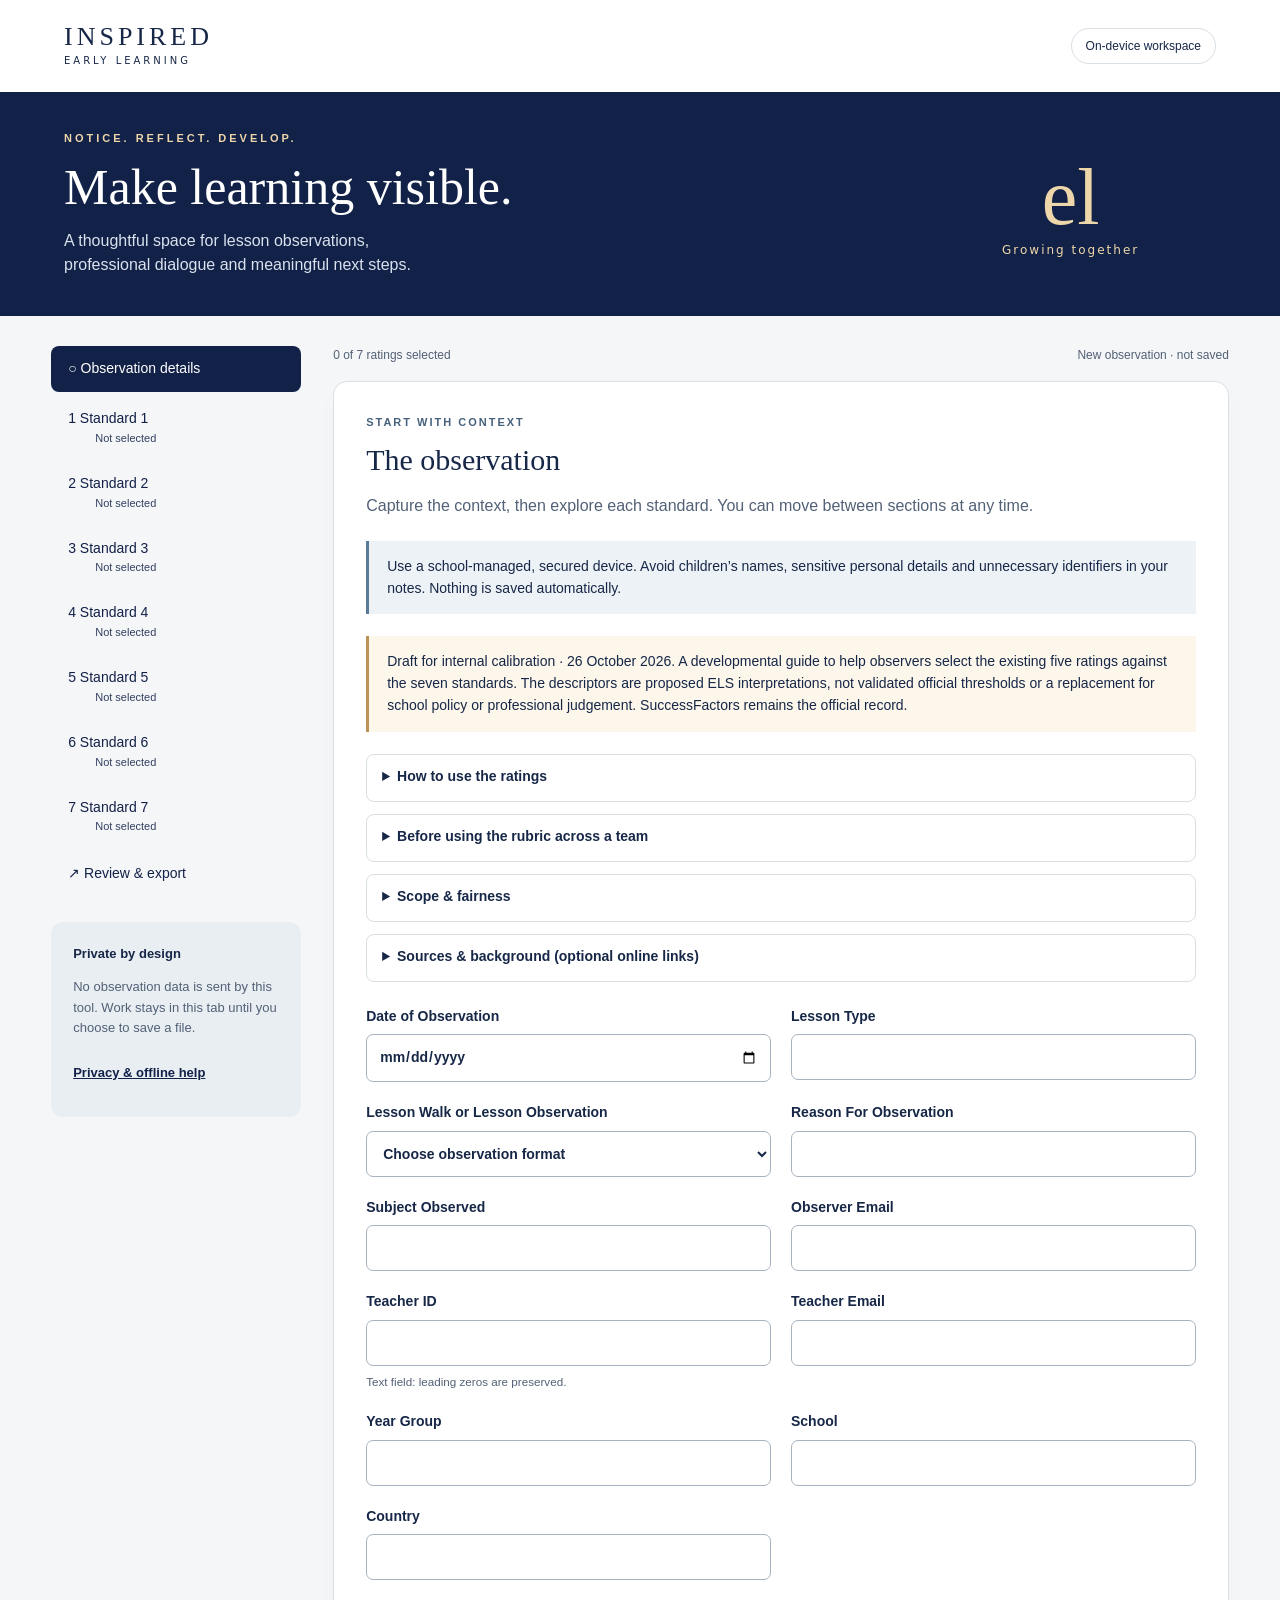
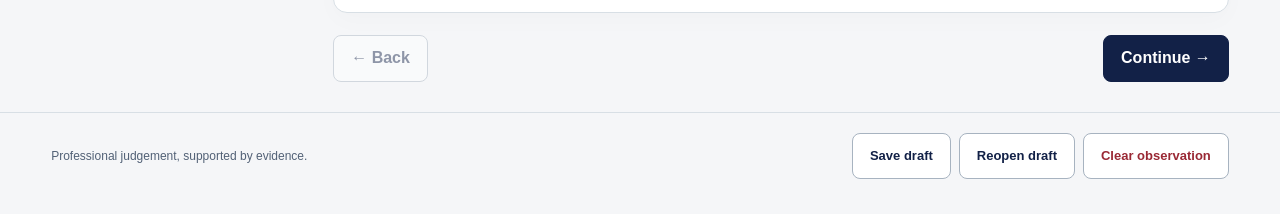
==== index.html @ 395533f6 "Publish blank ELS observation companion with offline rubric and local export" ====
<!doctype html><html lang="en"><head><meta charset="utf-8"><meta name="viewport" content="width=device-width,initial-scale=1"><meta name="theme-color" content="#122147"><meta http-equiv="Content-Security-Policy" content="default-src 'none'; script-src 'self' 'unsafe-inline'; style-src 'self' 'unsafe-inline'; img-src 'self' data:; connect-src 'self'; worker-src 'self'; manifest-src 'self'; base-uri 'none'; form-action 'none'"><title>Early Learning • Lesson observation</title><link rel="manifest" href="manifest.webmanifest"><link rel="apple-touch-icon" href="icon-192.png"><link rel="stylesheet" href="style.css"></head><body>
<a href="#main" class="skip">Skip to observation</a><header><div class="brand">INSPIRED <span>EARLY LEARNING</span></div><div class="privacy-pill">On-device workspace</div></header>
<div class="hero"><div><div class="eyebrow">NOTICE. REFLECT. DEVELOP.</div><h1>Make learning visible.</h1><p>A thoughtful space for lesson observations,<br>professional dialogue and meaningful next steps.</p></div><div class="hero-mark" aria-hidden="true">el<span>Growing together</span></div></div>
<div class="workspace"><aside><nav aria-label="Observation steps" id="steps"></nav><div class="privacy-card"><strong>Private by design</strong><p>No observation data is sent by this tool. Work stays in this tab until you choose to save a file.</p><button class="link" id="privacy">Privacy & offline help</button></div></aside><main id="main" tabindex="-1"><div class="statusbar"><span id="progress"></span><span id="saveStatus" role="status">New observation · not saved</span></div><section id="view"></section><div class="navigation"><button id="back">← Back</button><button id="next" class="primary">Continue →</button></div></main></div>
<footer><span>Professional judgement, supported by evidence.</span><div><button id="save">Save draft</button><button id="open">Reopen draft</button><button id="reset" class="danger">Clear observation</button></div></footer><input id="file" type="file" accept=".json,application/json" hidden><dialog id="dialog" aria-labelledby="dialogTitle" aria-describedby="dialogText"><form method="dialog"><h2 id="dialogTitle"></h2><div id="dialogText"></div><div class="dialog-actions"><button value="cancel">Cancel</button><button id="confirm" value="confirm" class="primary">Continue</button></div></form></dialog><script src="rubric.js"></script><script src="core.js"></script><script src="app.js"></script></body></html>
---- style.css ----
:root{--navy:#122147;--blue:#5b7a95;--gold:#eed6ab;--ink:#172747;--muted:#526176;--line:#d8dfe5;--paper:#f5f6f8}*{box-sizing:border-box}body{margin:0;font:16px/1.55 -apple-system,BlinkMacSystemFont,"Segoe UI",sans-serif;color:var(--ink);background:var(--paper)}button,input,textarea,select{font:inherit}button{cursor:pointer;border:1px solid #a7b3c0;border-radius:8px;padding:10px 17px;min-height:46px;background:white;color:var(--navy);font-weight:600}button:hover{background:#edf1f5}button.primary{background:var(--navy);color:white;border-color:var(--navy)}button:disabled{opacity:.45;cursor:default}:focus-visible{outline:3px solid #1b75bb;outline-offset:3px}header{padding:22px max(5vw,20px);display:flex;justify-content:space-between;align-items:center;background:white}.brand{font:26px Georgia,serif;letter-spacing:4px}.brand span{display:block;font:10px/1.8 system-ui;letter-spacing:3px}.privacy-pill{font-size:12px;border:1px solid var(--line);border-radius:30px;padding:8px 14px}.hero{background:var(--navy);color:white;padding:38px max(5vw,20px);display:flex;justify-content:space-between;align-items:center}.eyebrow{font-size:11px;letter-spacing:3px;color:var(--gold);font-weight:700}h1{font:clamp(32px,4vw,50px)/1.15 Georgia,serif;margin:12px 0}h2{font:30px/1.25 Georgia,serif;margin:10px 0 16px}h3{font-size:19px}.hero p{color:#d9e2ee;margin:12px 0 0}.hero-mark{font:80px Georgia;color:var(--gold);text-align:center;padding-right:6vw}.hero-mark span{display:block;font:12px system-ui;letter-spacing:2px}.workspace{max-width:1400px;margin:auto;padding:30px max(4vw,20px);display:grid;grid-template-columns:250px minmax(0,1fr);gap:32px}nav{display:grid;gap:6px}nav button{text-align:left;border:0;background:transparent;font-size:14px;font-weight:500}nav button.active{background:var(--navy);color:white}nav small{display:block;font-size:11px;opacity:.85;margin-left:27px}.privacy-card{padding:22px;background:#e9eef3;border-radius:12px;margin-top:25px;font-size:13px}.privacy-card p{color:var(--muted)}.link{border:0;padding:0;min-height:44px;text-decoration:underline;background:transparent;font-size:13px}.statusbar{display:flex;justify-content:space-between;gap:15px;font-size:12px;color:var(--muted);margin-bottom:16px}section{background:white;padding:32px;border:1px solid var(--line);border-radius:14px;box-shadow:0 8px 24px #12214705}.intro{color:var(--muted);max-width:760px}.section-tag{font-size:11px;letter-spacing:2px;text-transform:uppercase;color:#46617c;font-weight:700}.grid{display:grid;grid-template-columns:1fr 1fr;gap:20px}.field{display:flex;flex-direction:column;gap:7px;font-size:14px;font-weight:600}.field small{font-weight:400;color:var(--muted)}input,select,textarea{width:100%;border:1px solid #a7b3c0;border-radius:7px;padding:11px 12px;background:white;color:var(--ink);min-height:46px}textarea{resize:vertical;min-height:110px;line-height:1.5}.field.wide{grid-column:1/-1}.notice{border-left:3px solid var(--blue);background:#edf2f6;padding:15px 18px;font-size:14px;margin:22px 0}.notice.warm{background:#fcf6eb;border-color:#bc9154}.ratings{border:0;padding:0;margin:26px 0}.ratings legend{font-weight:700;margin-bottom:12px}.rating{display:grid;grid-template-columns:23px 1fr;gap:10px;border:1px solid var(--line);border-radius:9px;padding:16px;margin:10px 0;cursor:pointer}.rating:has(input:checked){background:#eef3f8;border:2px solid var(--navy);padding:15px}.rating input{width:20px;min-height:20px;margin:3px 0;accent-color:var(--navy)}.rating strong{display:block;font-size:15px}.rating p{font-size:14px;color:#46576b;margin:7px 0 0}.navigation{display:flex;justify-content:space-between;margin-top:22px}footer{max-width:1400px;margin:auto;padding:20px max(4vw,20px) 35px;border-top:1px solid var(--line);display:flex;gap:20px;align-items:center;justify-content:space-between;font-size:12px;color:var(--muted)}footer div{display:flex;gap:8px;flex-wrap:wrap}footer button{font-size:13px}.danger{color:#9a2935}.review-item{border-bottom:1px solid var(--line);padding:18px 0}.review-item h3{margin:0}.review-item p{white-space:pre-wrap;overflow-wrap:anywhere}.review-top{display:flex;align-items:center;justify-content:space-between;gap:12px}.badge{font-size:12px;border-radius:20px;background:#edf2f6;padding:6px 10px;display:inline-block;margin-top:8px}.actions{display:flex;gap:12px;flex-wrap:wrap}dialog{border:0;border-radius:14px;max-width:620px;width:calc(100% - 32px);padding:28px;color:var(--ink)}dialog::backdrop{background:#12214788}.dialog-actions{display:flex;justify-content:flex-end;gap:10px;margin-top:25px}.skip{position:absolute;top:-100px}.skip:focus{top:10px;background:white;padding:12px;z-index:10}dl{display:grid;grid-template-columns:1fr 1fr;gap:8px}dt{font-weight:600}dd{margin:0;overflow-wrap:anywhere}.fine{font-size:12px;color:var(--muted)}@media(max-width:900px){.workspace{grid-template-columns:1fr;gap:20px}nav{display:flex;overflow:auto;padding-bottom:8px}nav button{white-space:nowrap;flex-shrink:0}nav small{display:none}.privacy-card{display:block;margin-top:8px;padding:0;background:transparent}.privacy-card strong,.privacy-card p{display:none}.hero-mark{display:none}.workspace{padding:20px}.statusbar{flex-wrap:wrap}footer{flex-direction:column;align-items:flex-start}}@media(max-width:560px){header{padding:16px 20px}.privacy-pill{font-size:10px;padding:6px 9px}.brand{font-size:22px}.hero{padding:28px 20px}.hero p{font-size:14px}.grid{grid-template-columns:1fr}section{padding:22px 18px}.workspace{padding:16px 12px}h2{font-size:26px}footer{padding:20px 14px}.review-top{align-items:flex-start}dl{grid-template-columns:1fr}dd{margin-bottom:10px}}@media print{header,.hero,aside,footer,.navigation,.statusbar,.actions,.review-top button{display:none}.workspace{display:block;padding:0}section{border:0;box-shadow:none}.review-item{break-inside:avoid}}
details{border:1px solid var(--line);border-radius:8px;margin:12px 0;padding:0 15px;font-size:14px}summary{cursor:pointer;min-height:46px;padding:11px 0;font-weight:600}details p{color:#46576b}details a{color:#195d93;text-decoration:underline}.rating{display:block;padding:0 16px}.rating:has(input:checked){padding:0 15px}.rating-choice{display:flex;align-items:center;gap:12px;min-height:58px;cursor:pointer}.rating details{border:0;border-top:1px solid var(--line);border-radius:0;margin:0;padding:0}.rating details summary{font-weight:400;color:#36516b}.rating input{flex-shrink:0}.grid{margin-top:24px}
aside,main,.grid,.field{min-width:0}section{overflow-wrap:anywhere}@media(max-width:900px){.workspace{grid-template-columns:minmax(0,1fr)}}
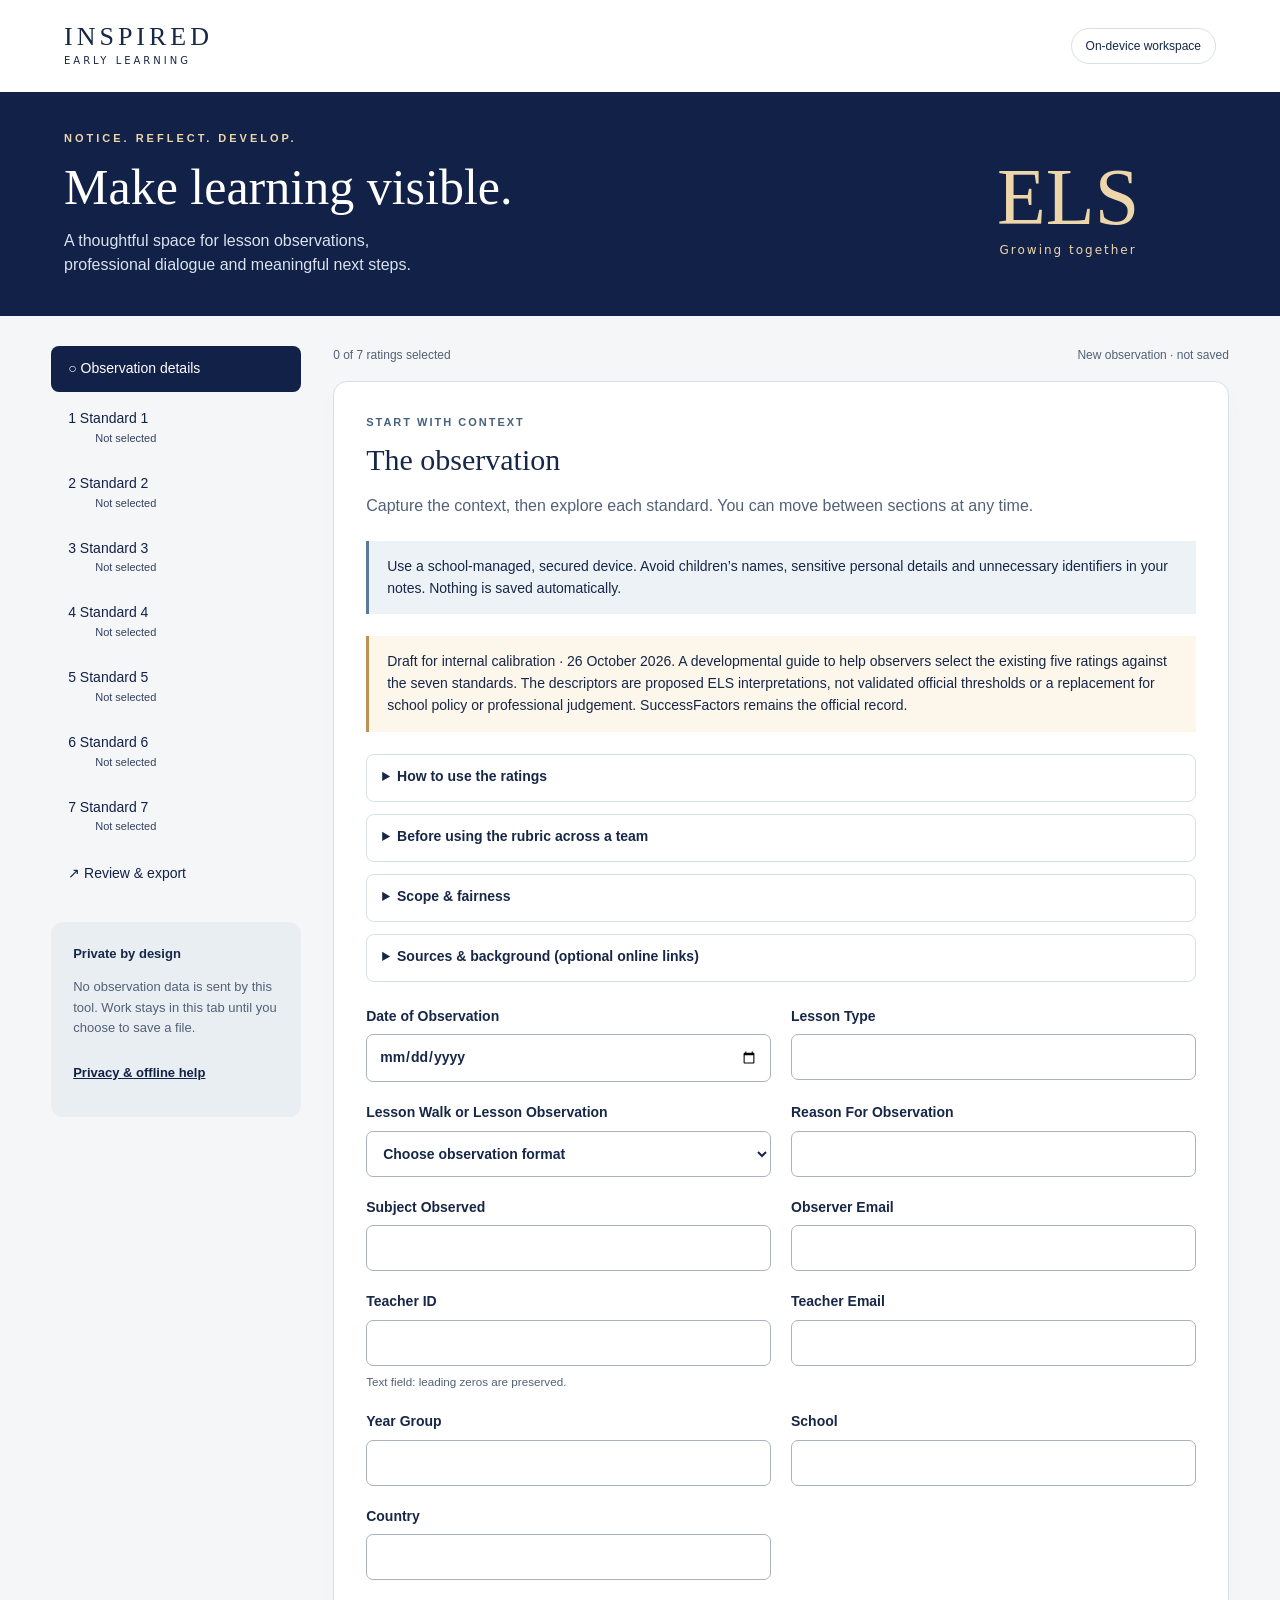
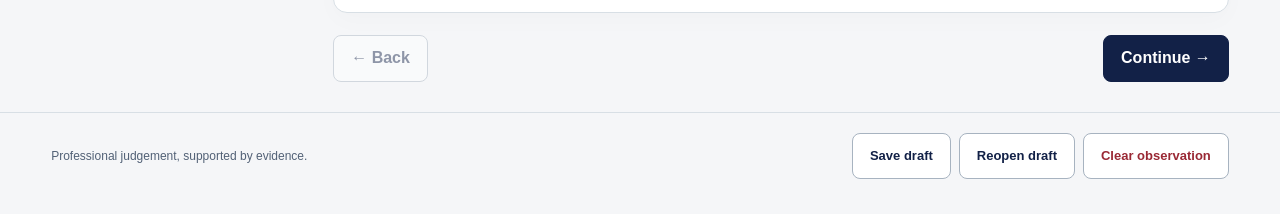
==== commit 52bed43f: "Change Early Learning brand mark to ELS" ====
--- a/index.html
+++ b/index.html
@@ -1,5 +1,5 @@
 <!doctype html><html lang="en"><head><meta charset="utf-8"><meta name="viewport" content="width=device-width,initial-scale=1"><meta name="theme-color" content="#122147"><meta http-equiv="Content-Security-Policy" content="default-src 'none'; script-src 'self' 'unsafe-inline'; style-src 'self' 'unsafe-inline'; img-src 'self' data:; connect-src 'self'; worker-src 'self'; manifest-src 'self'; base-uri 'none'; form-action 'none'"><title>Early Learning • Lesson observation</title><link rel="manifest" href="manifest.webmanifest"><link rel="apple-touch-icon" href="icon-192.png"><link rel="stylesheet" href="style.css"></head><body>
 <a href="#main" class="skip">Skip to observation</a><header><div class="brand">INSPIRED <span>EARLY LEARNING</span></div><div class="privacy-pill">On-device workspace</div></header>
-<div class="hero"><div><div class="eyebrow">NOTICE. REFLECT. DEVELOP.</div><h1>Make learning visible.</h1><p>A thoughtful space for lesson observations,<br>professional dialogue and meaningful next steps.</p></div><div class="hero-mark" aria-hidden="true">el<span>Growing together</span></div></div>
+<div class="hero"><div><div class="eyebrow">NOTICE. REFLECT. DEVELOP.</div><h1>Make learning visible.</h1><p>A thoughtful space for lesson observations,<br>professional dialogue and meaningful next steps.</p></div><div class="hero-mark" aria-hidden="true">ELS<span>Growing together</span></div></div>
 <div class="workspace"><aside><nav aria-label="Observation steps" id="steps"></nav><div class="privacy-card"><strong>Private by design</strong><p>No observation data is sent by this tool. Work stays in this tab until you choose to save a file.</p><button class="link" id="privacy">Privacy & offline help</button></div></aside><main id="main" tabindex="-1"><div class="statusbar"><span id="progress"></span><span id="saveStatus" role="status">New observation · not saved</span></div><section id="view"></section><div class="navigation"><button id="back">← Back</button><button id="next" class="primary">Continue →</button></div></main></div>
 <footer><span>Professional judgement, supported by evidence.</span><div><button id="save">Save draft</button><button id="open">Reopen draft</button><button id="reset" class="danger">Clear observation</button></div></footer><input id="file" type="file" accept=".json,application/json" hidden><dialog id="dialog" aria-labelledby="dialogTitle" aria-describedby="dialogText"><form method="dialog"><h2 id="dialogTitle"></h2><div id="dialogText"></div><div class="dialog-actions"><button value="cancel">Cancel</button><button id="confirm" value="confirm" class="primary">Continue</button></div></form></dialog><script src="rubric.js"></script><script src="core.js"></script><script src="app.js"></script></body></html>
